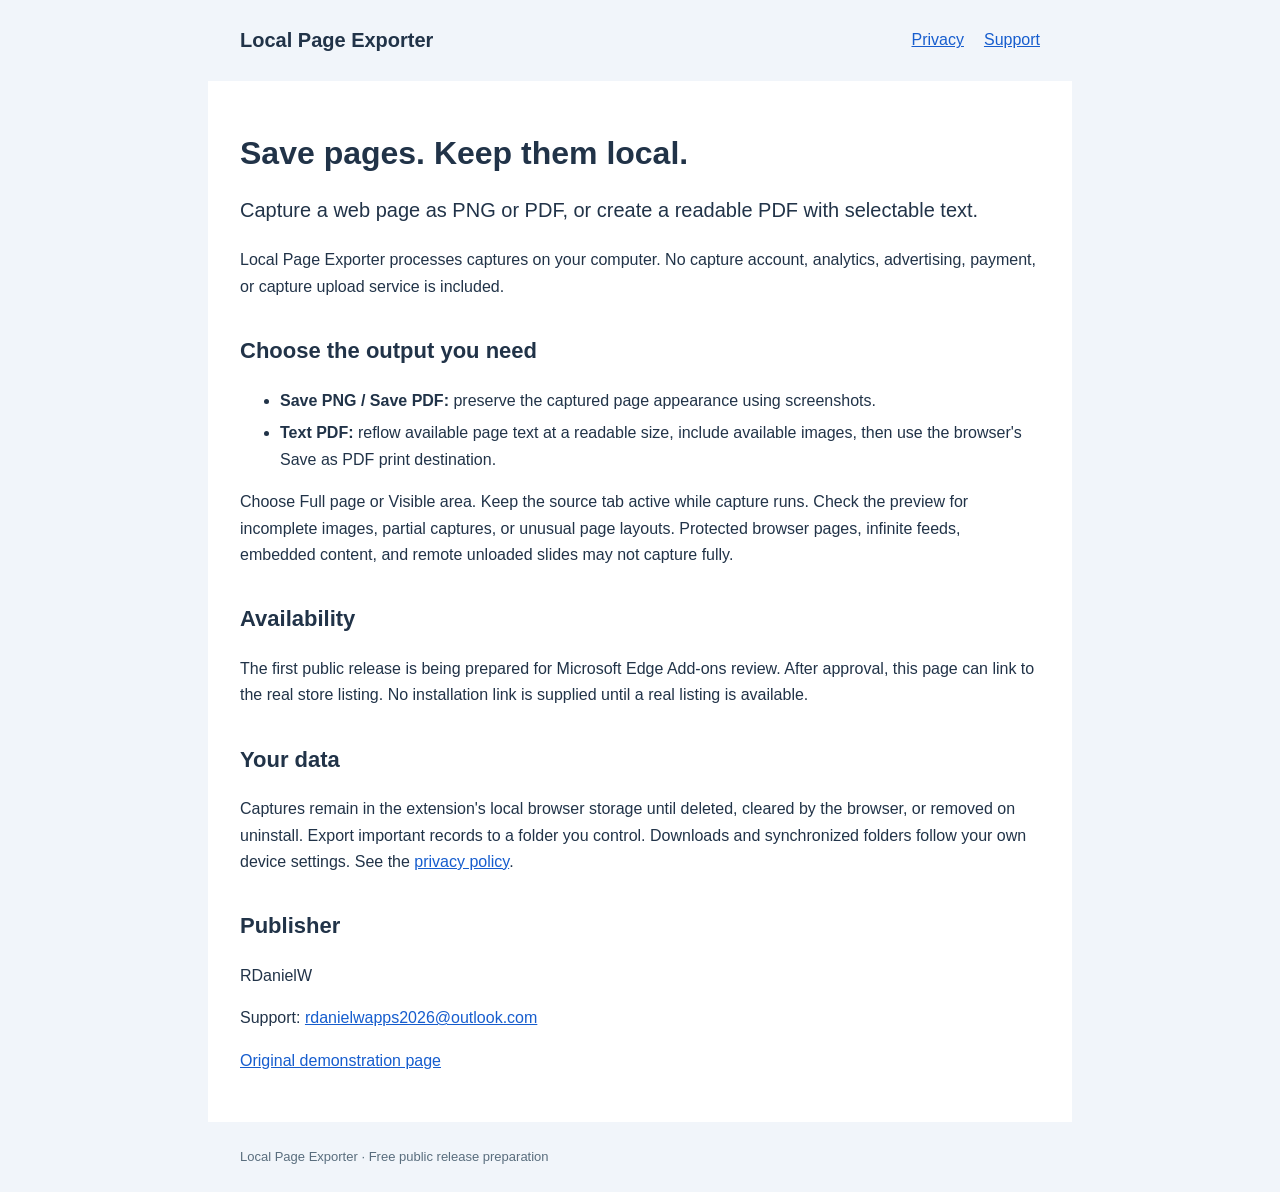
==== index.html @ 3560ed70 "Add Local Page Exporter support and privacy website" ====
<!doctype html><html lang="en"><head><meta charset="utf-8"><meta name="viewport" content="width=device-width, initial-scale=1"><title>Local Page Exporter</title><link rel="stylesheet" href="site.css"></head><body>
<header><strong>Local Page Exporter</strong><nav aria-label="Site"><a href="privacy.html">Privacy</a><a href="support.html">Support</a></nav></header>
<main>
<h1>Save pages. Keep them local.</h1><p class="lead">Capture a web page as PNG or PDF, or create a readable PDF with selectable text.</p>
<p>Local Page Exporter processes captures on your computer. No capture account, analytics, advertising, payment, or capture upload service is included.</p>
<h2>Choose the output you need</h2><ul><li><strong>Save PNG / Save PDF:</strong> preserve the captured page appearance using screenshots.</li><li><strong>Text PDF:</strong> reflow available page text at a readable size, include available images, then use the browser's Save as PDF print destination.</li></ul>
<p>Choose Full page or Visible area. Keep the source tab active while capture runs. Check the preview for incomplete images, partial captures, or unusual page layouts. Protected browser pages, infinite feeds, embedded content, and remote unloaded slides may not capture fully.</p>
<h2>Availability</h2><p>The first public release is being prepared for Microsoft Edge Add-ons review. After approval, this page can link to the real store listing. No installation link is supplied until a real listing is available.</p>
<h2>Your data</h2><p>Captures remain in the extension's local browser storage until deleted, cleared by the browser, or removed on uninstall. Export important records to a folder you control. Downloads and synchronized folders follow your own device settings. See the <a href="privacy.html">privacy policy</a>.</p>
<h2>Publisher</h2><p>RDanielW</p><p>Support: <a href="mailto:rdanielwapps2026@outlook.com">rdanielwapps2026@outlook.com</a></p><p><a href="demo.html">Original demonstration page</a></p>
</main><footer>Local Page Exporter · Free public release preparation</footer></body></html>
---- site.css ----
:root { font-family: Arial, Helvetica, sans-serif; color: #213348; background: #f1f5fa; line-height: 1.65; }
body { margin: 0; }
header,main,footer { max-width: 800px; margin: auto; padding: 24px; }
header { display: flex; align-items: center; justify-content: space-between; flex-wrap: wrap; gap: 16px; }
header strong { font-size: 20px; }
nav { display: flex; flex-wrap: wrap; gap: 20px; }
main { background: white; padding: 32px; }
h1 { line-height: 1.2; font-size: 32px; } h2 { font-size: 22px; margin-top: 1.5em; }
a { color: #165dce; } a:focus-visible { outline: 2px solid #165dce; outline-offset: 4px; }
li { margin-bottom: .4em; }
.draft { background: #fff0d1; padding: 16px; border-left: 4px solid #9c6500; }
.lead { font-size: 20px; }
footer { font-size: 13px; color: #596d7d; }
@media(max-width:600px) { main { padding: 22px; } }
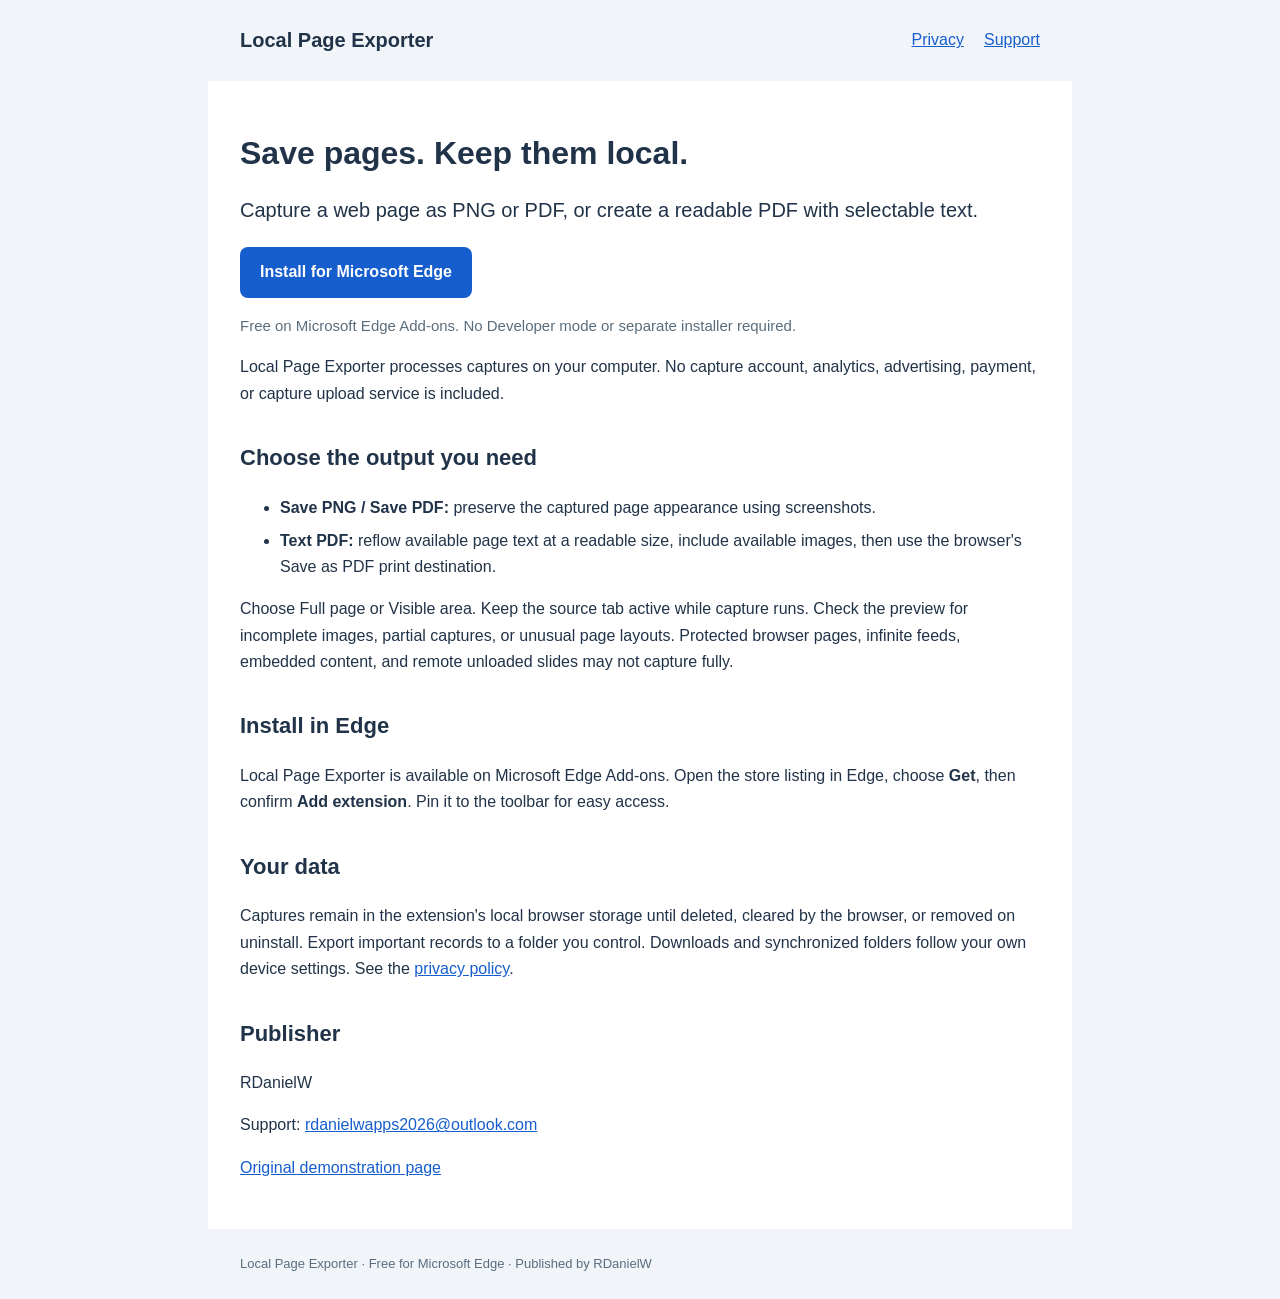
==== commit b6c89403: "Add Edge Add-ons installation button for published release" ====
--- a/index.html
+++ b/index.html
@@ -1,11 +1,12 @@
-<!doctype html><html lang="en"><head><meta charset="utf-8"><meta name="viewport" content="width=device-width, initial-scale=1"><title>Local Page Exporter</title><link rel="stylesheet" href="site.css"></head><body>
+<!doctype html><html lang="en"><head><meta charset="utf-8"><meta name="viewport" content="width=device-width, initial-scale=1"><title>Local Page Exporter</title><link rel="stylesheet" href="site.css"><style>.install-button { display: inline-block; box-sizing: border-box; max-width: 100%; padding: 12px 20px; border-radius: 8px; background: #165dce; color: #fff; font-weight: bold; text-decoration: none; text-align: center; } .install-button:hover { background: #104cae; } .install-note { color: #596d7d; font-size: 15px; }</style></head><body>
 <header><strong>Local Page Exporter</strong><nav aria-label="Site"><a href="privacy.html">Privacy</a><a href="support.html">Support</a></nav></header>
 <main>
 <h1>Save pages. Keep them local.</h1><p class="lead">Capture a web page as PNG or PDF, or create a readable PDF with selectable text.</p>
+<p><a class="install-button" href="https://microsoftedge.microsoft.com/addons/detail/lekgpmffffjpmdodcjhaldlahggjnlkc">Install for Microsoft Edge</a></p><p class="install-note">Free on Microsoft Edge Add-ons. No Developer mode or separate installer required.</p>
 <p>Local Page Exporter processes captures on your computer. No capture account, analytics, advertising, payment, or capture upload service is included.</p>
 <h2>Choose the output you need</h2><ul><li><strong>Save PNG / Save PDF:</strong> preserve the captured page appearance using screenshots.</li><li><strong>Text PDF:</strong> reflow available page text at a readable size, include available images, then use the browser's Save as PDF print destination.</li></ul>
 <p>Choose Full page or Visible area. Keep the source tab active while capture runs. Check the preview for incomplete images, partial captures, or unusual page layouts. Protected browser pages, infinite feeds, embedded content, and remote unloaded slides may not capture fully.</p>
-<h2>Availability</h2><p>The first public release is being prepared for Microsoft Edge Add-ons review. After approval, this page can link to the real store listing. No installation link is supplied until a real listing is available.</p>
+<h2>Install in Edge</h2><p>Local Page Exporter is available on Microsoft Edge Add-ons. Open the store listing in Edge, choose <strong>Get</strong>, then confirm <strong>Add extension</strong>. Pin it to the toolbar for easy access.</p>
 <h2>Your data</h2><p>Captures remain in the extension's local browser storage until deleted, cleared by the browser, or removed on uninstall. Export important records to a folder you control. Downloads and synchronized folders follow your own device settings. See the <a href="privacy.html">privacy policy</a>.</p>
 <h2>Publisher</h2><p>RDanielW</p><p>Support: <a href="mailto:rdanielwapps2026@outlook.com">rdanielwapps2026@outlook.com</a></p><p><a href="demo.html">Original demonstration page</a></p>
-</main><footer>Local Page Exporter · Free public release preparation</footer></body></html>
+</main><footer>Local Page Exporter · Free for Microsoft Edge · Published by RDanielW</footer></body></html>
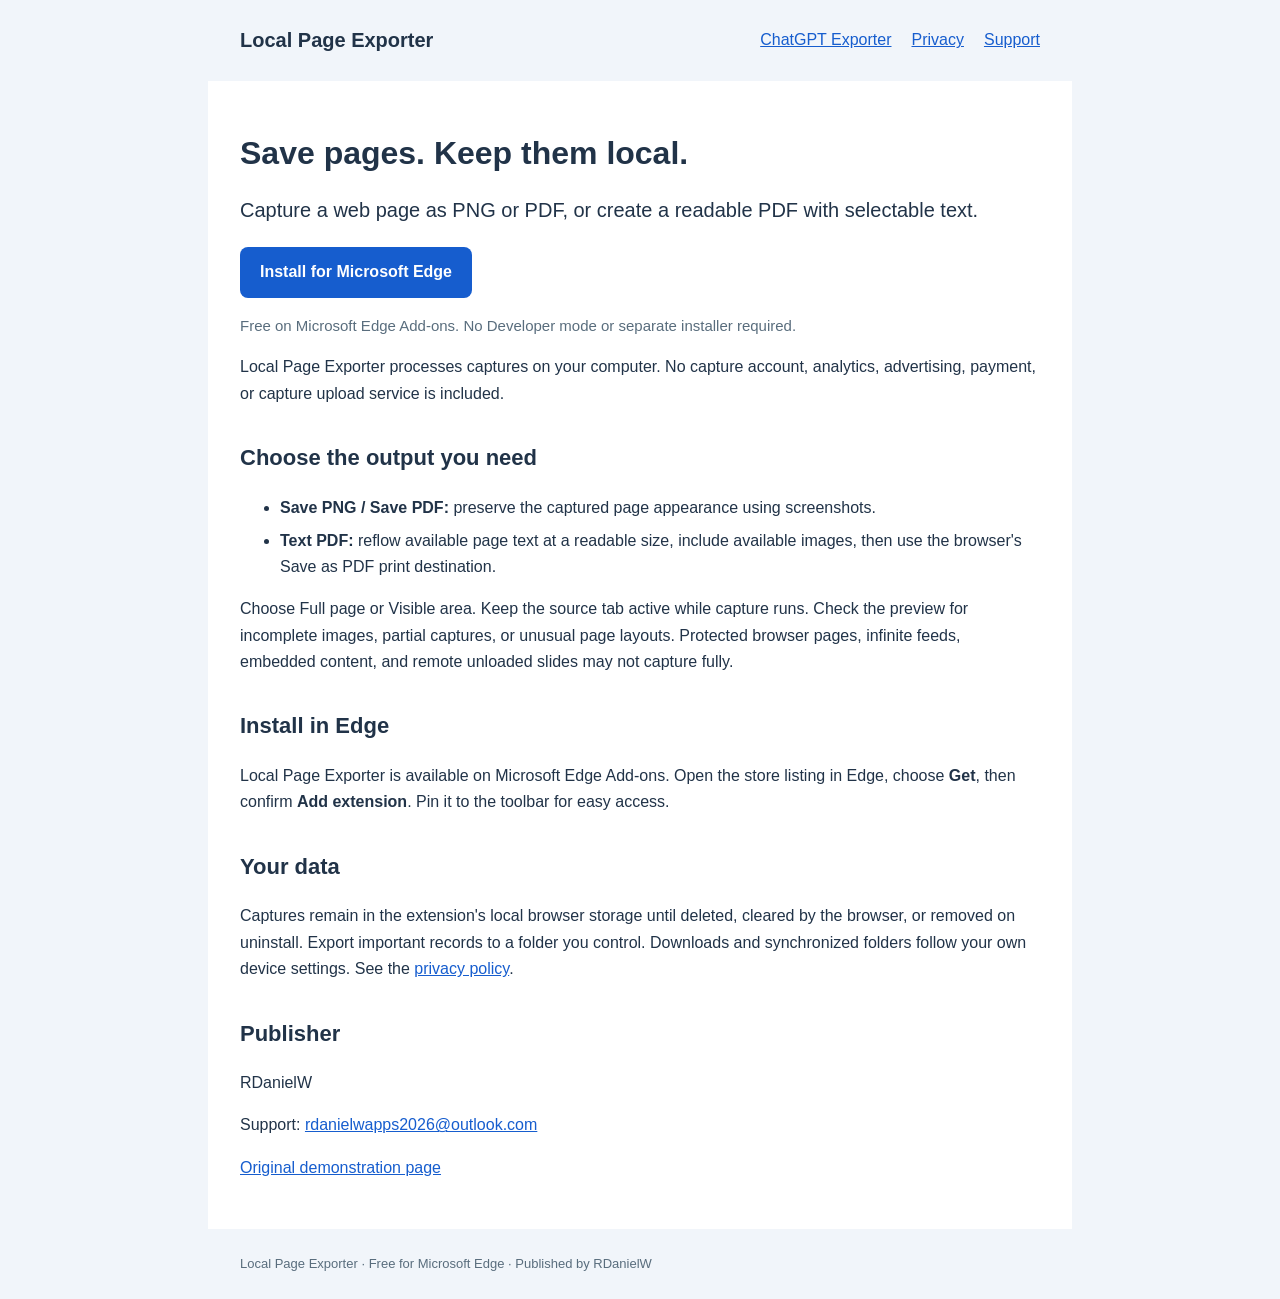
==== commit d8bf8bfe: "Link the transcript exporter from the website navigation" ====
--- a/index.html
+++ b/index.html
@@ -1,5 +1,5 @@
 <!doctype html><html lang="en"><head><meta charset="utf-8"><meta name="viewport" content="width=device-width, initial-scale=1"><title>Local Page Exporter</title><link rel="stylesheet" href="site.css"><style>.install-button { display: inline-block; box-sizing: border-box; max-width: 100%; padding: 12px 20px; border-radius: 8px; background: #165dce; color: #fff; font-weight: bold; text-decoration: none; text-align: center; } .install-button:hover { background: #104cae; } .install-note { color: #596d7d; font-size: 15px; }</style></head><body>
-<header><strong>Local Page Exporter</strong><nav aria-label="Site"><a href="privacy.html">Privacy</a><a href="support.html">Support</a></nav></header>
+<header><strong>Local Page Exporter</strong><nav aria-label="Site"><a href="transcript/">ChatGPT Exporter</a><a href="privacy.html">Privacy</a><a href="support.html">Support</a></nav></header>
 <main>
 <h1>Save pages. Keep them local.</h1><p class="lead">Capture a web page as PNG or PDF, or create a readable PDF with selectable text.</p>
 <p><a class="install-button" href="https://microsoftedge.microsoft.com/addons/detail/lekgpmffffjpmdodcjhaldlahggjnlkc">Install for Microsoft Edge</a></p><p class="install-note">Free on Microsoft Edge Add-ons. No Developer mode or separate installer required.</p>
